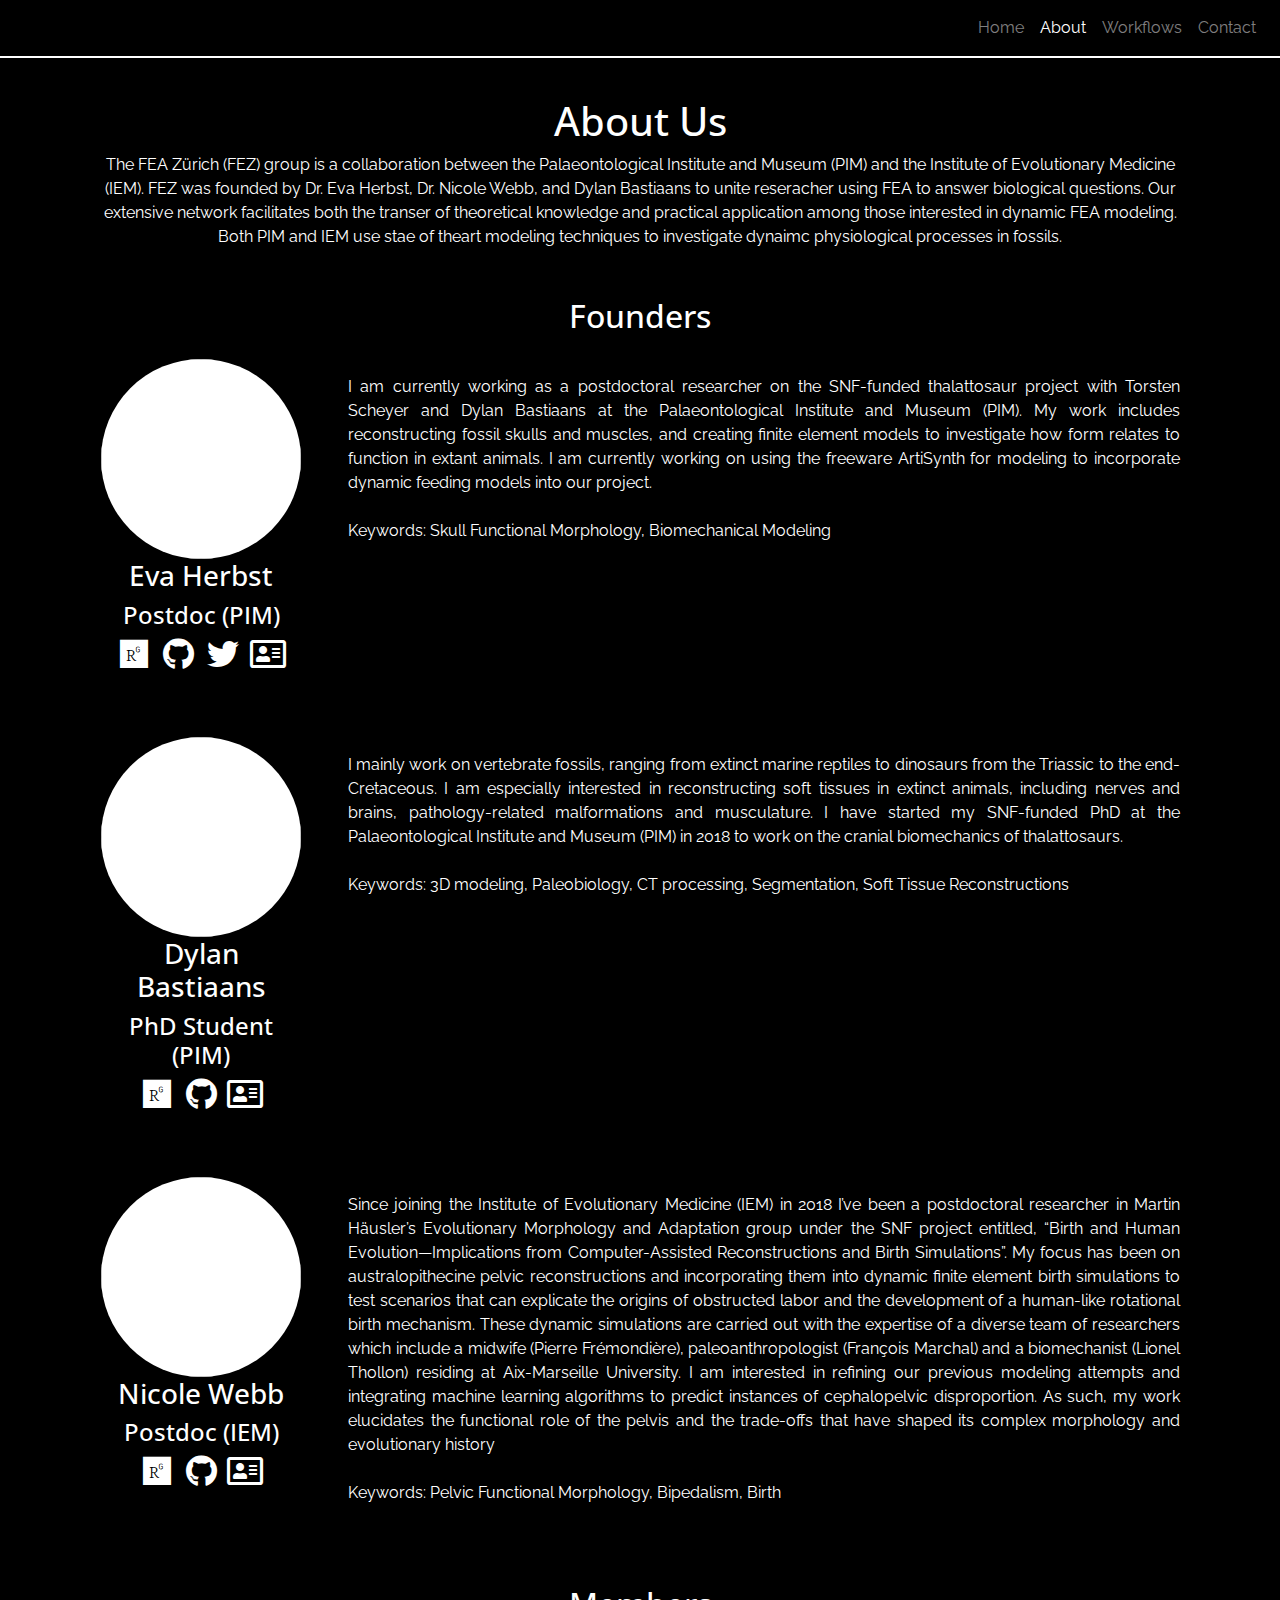
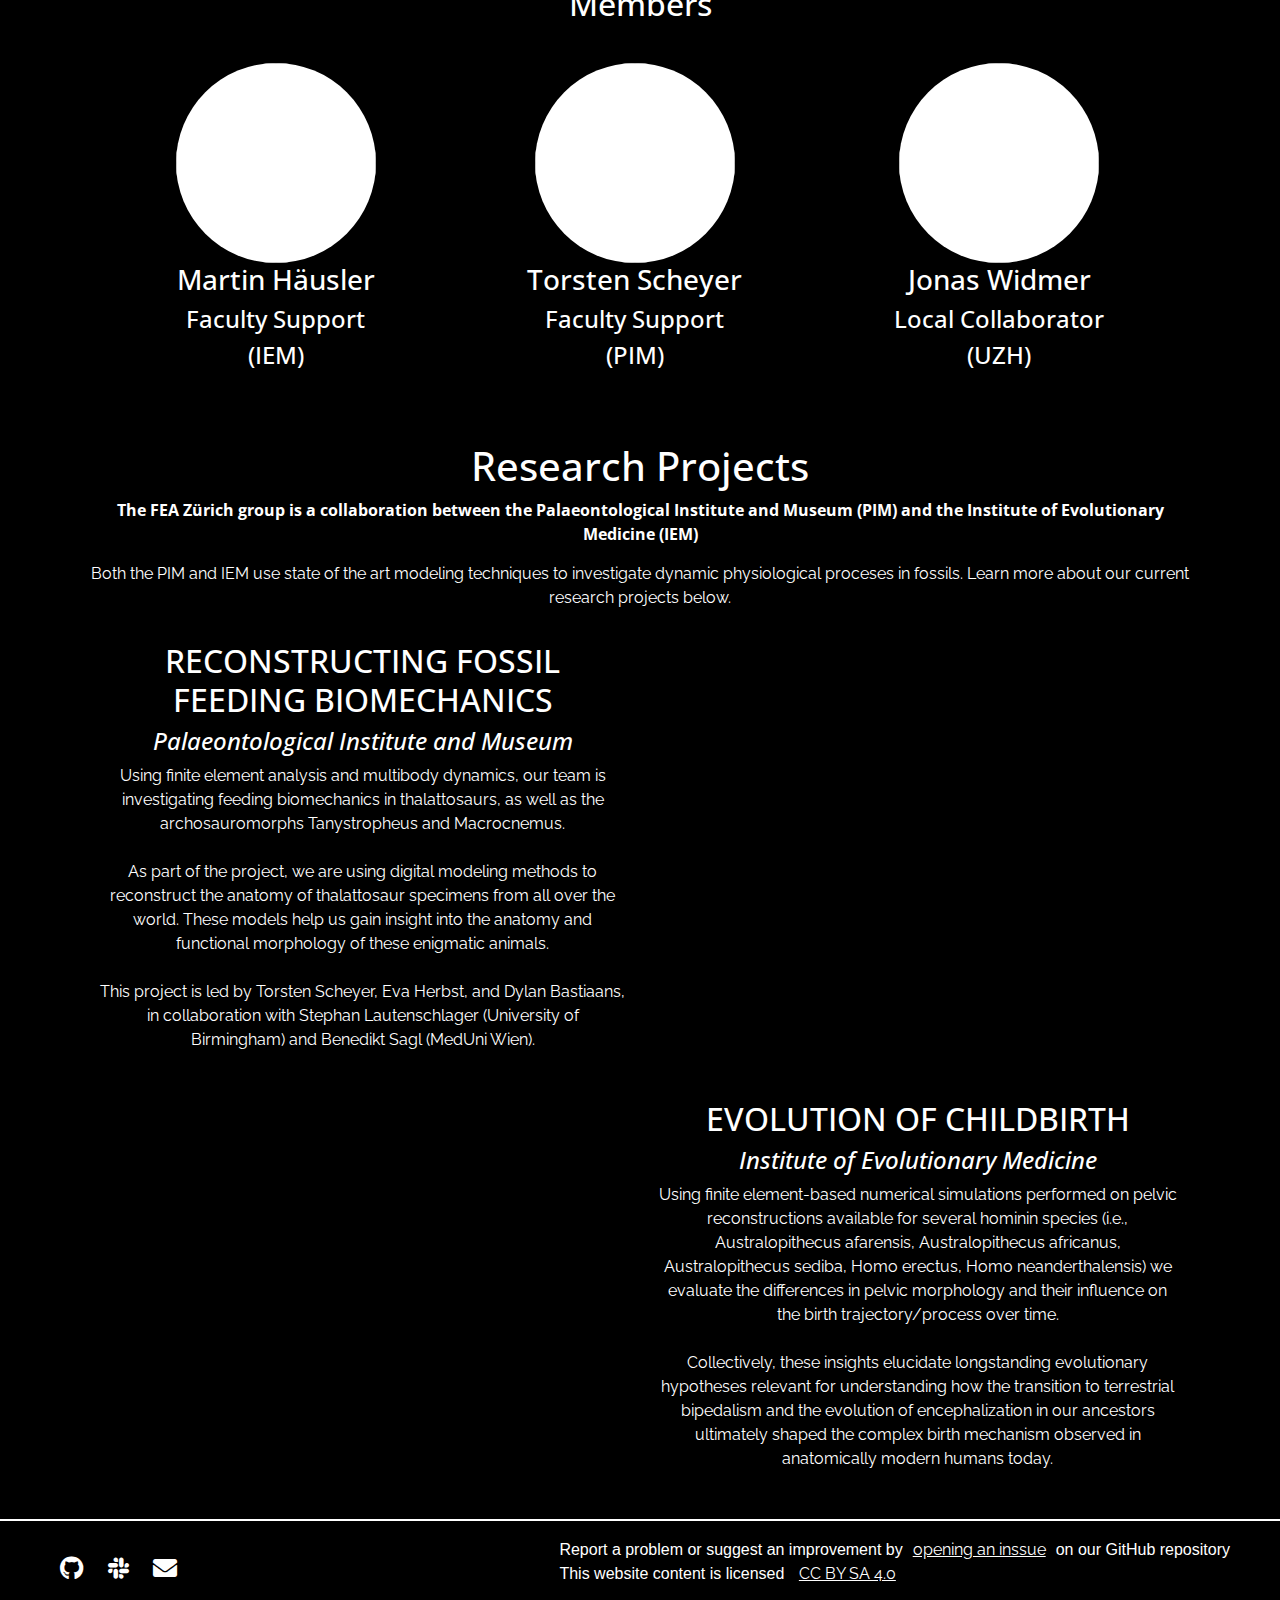
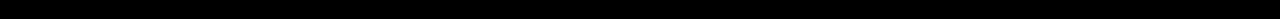
==== aboutus.html @ 93087fee "changed Torstens photo" ====
<!DOCTYPE html>
<html>
  <head>
  <meta charset="UTF-8">
  <title>FEZ About Us</title>
  <link rel="shortcut icon" href="assets/media/favicon.jpeg" type="image/x-icon">
  <meta name="description" content="A virtual hub to share finite element analysis workflows for biomechanics research">

  <meta name="viewport" content="width=device-width, initial-scale=1">
  <link rel="stylesheet" href="https://maxcdn.bootstrapcdn.com/bootstrap/4.0.0/css/bootstrap.min.css" integrity="sha384-Gn5384xqQ1aoWXA+058RXPxPg6fy4IWvTNh0E263XmFcJlSAwiGgFAW/dAiS6JXm" crossorigin="anonymous">
  <link rel="stylesheet" href="assets/css/style.css">
</head>

 <body>
<!-- Navigation Bar -->
  <nav class="navbar navbar-expand-lg navbar-dark fixed-top">
    <a class="navbar-brand" href="index.html"><img src="./assets/media/FEZLogoHeatMap-300dpi.png" alt="" height="36px"></a>

    <button class="navbar-toggler" type="button" data-toggle="collapse" data-target="#navbarNav" aria-controls="navbarNav" aria-expanded="false" aria-label="Toggle navigation">
    <span class="navbar-toggler-icon"></span>
    </button>

    <div class="collapse navbar-collapse justify-content-end" id="navbarNav">
      <ul class="navbar-nav">
        <li class="nav-item">
          <a class="nav-link" href="index.html">Home <span class="sr-only">(current)</span></a>
        </li>
        <li class="nav-item active">
          <a class="nav-link" href="aboutus.html">About</a>
        </li>
        <li class="nav-item">
          <a class="nav-link" href="workflows.html">Workflows</a>
        </li>
        <li class="nav-item">
          <a class="nav-link" href="mailto:fezurich@gmail.com?">Contact</a>
        </li>
      </ul>
    </div>
  </nav>

<!-- About Us text -->
  <div class="container mt-3 pt-3 pb-3">
    <h1>About Us</h1>
    <p>The FEA Zürich (FEZ) group is a collaboration between the Palaeontological Institute and Museum (PIM) and the Institute of Evolutionary Medicine (IEM). FEZ was founded by Dr. Eva Herbst, Dr. Nicole Webb, and Dylan Bastiaans to unite reseracher using FEA to answer biological questions. Our extensive network facilitates both the transer of theoretical knowledge and practical application among those interested in dynamic FEA modeling. Both PIM and IEM use stae of theart modeling techniques to investigate dynaimc physiological processes in fossils.</p>
  </div>

<!-- Founders section -->
  <div class="container pt-3 pb-3">
    <h2>Founders</h2>
    <!-- Founder #1 -->
    <div class="founder-bio-card align-items-start d-lg-flex pt-3 pb-3">
      <div class="d-flex align-items-center flex-column justify-content-around ml-3 mr-3">
        <img src="./assets/media/Eva_Herbst_edited.jpg" class="avatar" alt="">
        <h3>Eva Herbst</h3>
        <h4>Postdoc (PIM)</h4>
        <div class="links">
          <a href="https://www.researchgate.net/profile/Eva_Herbst3"><i class="fab fa-fw fa-researchgate fa-2x"></i></a>
          <a href="https://github.com/evaherbst"><i class="fab fa-fw fa-github fa-2x"></i></a>
          <a href="https://twitter.com/EvaCHerbst"><i class="fab fa-fw fa-twitter fa-2x"></i></a>
          <a href=" https://www.pim.uzh.ch/institut/mitarbeitende/index.php?show=1189"><i class="far fa-fw fa-address-card fa-2x"></i></a>
        </div>
      </div>
      <div class="container d-flex align-items-center text-lg-left pt-3 ml-lg-3">
        <p class="text-justify">I am currently working as a postdoctoral researcher on the SNF-funded thalattosaur project with Torsten Scheyer and Dylan Bastiaans at the Palaeontological Institute and Museum (PIM). My work includes reconstructing fossil skulls and muscles, and creating finite element models to investigate how form relates to function in extant animals. I am currently working on using the freeware ArtiSynth for modeling to incorporate dynamic feeding models into our project.
        <br> <br>
        Keywords: Skull Functional Morphology, Biomechanical Modeling
        </p>
      </div>
    </div>

    <!-- Founder #2 -->
     <div class="founder-bio-card align-items-start d-lg-flex pt-3 pb-3">
      <div class="d-flex align-items-center flex-column justify-content-around ml-3 mr-3">
        <img src="./assets/media/Dylan_edited_edited.png" class="avatar" alt="">
        <h3>Dylan Bastiaans</h3>
        <h4>PhD Student (PIM)</h4>
        <div class="links">
          <a href="https://www.researchgate.net/profile/Dylan_Bastiaans"><i class="fab fa-fw fa-researchgate fa-2x"></i></a>
          <a href="https://github.com/Dylan-Bastiaans"><i class="fab fa-fw fa-github fa-2x"></i></a>
          <a href="https://www.pim.uzh.ch/institut/mitarbeitende/index.php?show=1153"><i class="far fa-fw fa-address-card fa-2x"></i></a>
        </div>
      </div>
      <div class="container d-flex align-items-center text-lg-left pt-3 ml-lg-3">
        <p class="text-justify">I mainly work on vertebrate fossils, ranging from extinct marine reptiles to dinosaurs from the Triassic to the end-Cretaceous. I am especially interested in reconstructing soft tissues in extinct animals, including nerves and brains, pathology-related malformations and musculature. I have started my SNF-funded PhD at the Palaeontological Institute and Museum (PIM) in 2018 to work on the cranial biomechanics of thalattosaurs.
        <br> <br>
        Keywords: 3D modeling, Paleobiology, CT processing, Segmentation, Soft Tissue Reconstructions
        </p>
      </div>
    </div>
    <!-- Founder #3 -->
    <div class="founder-bio-card align-items-start d-lg-flex pt-3 pb-3">
      <div class="d-flex align-items-center flex-column justify-content-around ml-3 mr-3">
        <img src="./assets/media/Nicole.jpg" class="avatar" alt="">
        <h3>Nicole Webb</h3>
        <h4>Postdoc (IEM)</h4>
        <div class="links">
          <a href="https://www.researchgate.net/profile/Nicole_Webb15"><i class="fab fa-fw fa-researchgate fa-2x"></i></a>
          <a href="https://github.com/NicoleWebb"><i class="fab fa-fw fa-github fa-2x"></i></a>
          <a href="https://sites.google.com/site/coleywebb"><i class="far fa-fw fa-address-card fa-2x"></i></a>
        </div>
      </div>
      <div class="container d-flex align-items-center text-lg-left pt-3 ml-lg-3">
        <p class="text-justify">Since joining the Institute of Evolutionary Medicine (IEM) in 2018 I’ve been a postdoctoral researcher in Martin Häusler’s Evolutionary Morphology and Adaptation group under the SNF project entitled, “Birth and Human Evolution—Implications from Computer-Assisted Reconstructions and Birth Simulations”. My focus has been on australopithecine pelvic reconstructions and incorporating them into dynamic finite element birth simulations to test scenarios that can explicate the origins of obstructed labor and the development of a human-like rotational birth mechanism. These dynamic simulations are carried out with the expertise of a diverse team of researchers which include a midwife (Pierre Frémondière), paleoanthropologist (François Marchal) and a biomechanist (Lionel Thollon) residing at Aix-Marseille University. I am interested in refining our previous modeling attempts and integrating machine learning algorithms to predict instances of cephalopelvic disproportion. As such, my work elucidates the functional role of the pelvis and the trade-offs that have shaped its complex morphology and evolutionary history
        <br> <br>
        Keywords: Pelvic Functional Morphology, Bipedalism, Birth
        </p>
      </div>
    </div>
  </div>

<!-- Members section -->
  <div class="container">
    <h2>Members</h2>
    <div class="container d-flex flex-row flex-wrap justify-content-around">
      <!-- Member #1 -->
      <div class="member-card d-flex align-items-center flex-column justify-content-around ml-3 mr-3">
        <img src="./assets/media/Martin.jpg" class="avatar" alt="">
        <h3>Martin Häusler</h3>
        <h4>Faculty Support</h4>
        <h4>(IEM)</h4>
      </div>
      <!-- Member #2 -->
      <div class="member-card d-flex align-items-center flex-column justify-content-around ml-3 mr-3">
        <img src="./assets/media/Torsten_11_Aug2020.png" class="avatar" alt="">
        <h3>Torsten Scheyer</h3>
        <h4>Faculty Support</h4>
        <h4>(PIM)</h4>
      </div>
      <!-- Member #3 -->
      <div class="member-card d-flex align-items-center flex-column justify-content-around ml-3 mr-3">
        <img src="./assets/media/Jonasphoto.jpg" class="avatar" alt="">
        <h3>Jonas Widmer</h3>
        <h4>Local Collaborator</h4>
        <h4>(UZH)</h4>
      </div>

    </div>
  </div>

<!-- Research Projects -->
  <div class="container mt-3 pt-3 pb-3">
    <h1>Research Projects</h1>
    <p style="font-family:Open Sans; font-weight:bold;">The FEA Zürich group is a collaboration between the Palaeontological Institute and Museum (PIM) and the Institute of Evolutionary Medicine (IEM)</p>
    <p>Both the PIM and IEM use state of the art modeling techniques to investigate dynamic physiological proceses in fossils. Learn more about our current research projects below.</p>

    <!-- Research Project Card with picture on RIGHT -->
    <div class="d-lg-flex pt-3 pb-3">
      <div class="container d-flex align-items-center flex-column justify-content-around">
        <h2>RECONSTRUCTING FOSSIL FEEDING BIOMECHANICS</h2>
        <h4><em>Palaeontological Institute and Museum</em></h4>
        <p>Using finite element analysis and multibody dynamics, our team is investigating feeding biomechanics in thalattosaurs, as well as the archosauromorphs Tanystropheus and Macrocnemus.​<br>
​        <br>
        As part of the project, we are using digital modeling methods to reconstruct the anatomy of thalattosaur specimens from all over the world. These models help us gain insight into the anatomy and functional morphology of these enigmatic animals. <br>
​        <br>
        This project is led by Torsten Scheyer, Eva Herbst, and Dylan Bastiaans, in collaboration with Stephan Lautenschlager (University of Birmingham) and Benedikt Sagl (MedUni Wien).
        </p>
      </div>
      <div class="container">
        <img src="./assets/media/fossil_skull_fea_horizontal_PIM_section.png" alt="" id="logo" width="100%">
      </div>
    </div>

    <!-- Research Project Card with picture on LEFT -->
    <div class="d-lg-flex flex-lg-row-reverse pt-3 pb-3">
      <div class="container d-flex align-items-center flex-column justify-content-around">
        <h2>EVOLUTION OF CHILDBIRTH</h2>
        <h4><em>Institute of Evolutionary Medicine</em></h4>
        <p>Using finite element-based numerical simulations performed on pelvic reconstructions available for
            several hominin species (i.e., Australopithecus afarensis, Australopithecus africanus, Australopithecus sediba,
            Homo erectus, Homo neanderthalensis) we evaluate the differences in pelvic morphology and their influence on the birth trajectory/process over time. <br>
            ​<br>
            Collectively, these insights elucidate longstanding evolutionary hypotheses relevant for understanding how the transition to terrestrial bipedalism and the evolution of encephalization in our ancestors ultimately shaped the complex birth mechanism observed in anatomically modern humans today.
        </p>
      </div>
      <div class="container">
        <img src="./assets/media/childbirth_IIEM_section.png" alt="" id="logo" width="100%">
      </div>
    </div>

  </div>


<!-- Footer -->
<div class="footer">
  <div class="footer-links">
    <a href="https://github.com/FEZ-Finite-Element-Zurich"><i class="fab fa-github"></i></a>
    <a href="https://finiteelementzurich.slack.com/join/shared_invite/zt-lx6ns6fb-_YBEaCm_tuOz_UfZzNRiwg#/"><i class="fab fa-fw fa-slack"></i></a>
    <a href="mailto:fezurich@gmail.com?"><i class="fas fa-envelope"></i></a>
  </div>
  <div class="footer-links">
    <ul style="list-style-type:none;text-align:left;">
      <li>Report a problem or suggest an improvement by<u><a href="https://github.com/FEZ-Finite-Element-Zurich/fez-finite-element-zurich.github.io/issues">opening an inssue</a></u>on our GitHub repository</li>
      <li>This website content is licensed <u><a href="https://creativecommons.org/licenses/by-sa/4.0/">CC BY SA 4.0</a></u></li>
    </ul>
  </div>
  </div>
</div>

  <!-- JS scripts needed for Bootstrap -->
  <script src="https://code.jquery.com/jquery-3.2.1.slim.min.js" integrity="sha384-KJ3o2DKtIkvYIK3UENzmM7KCkRr/rE9/Qpg6aAZGJwFDMVNA/GpGFF93hXpG5KkN" crossorigin="anonymous"></script>
  <script src="https://cdnjs.cloudflare.com/ajax/libs/popper.js/1.12.9/umd/popper.min.js" integrity="sha384-ApNbgh9B+Y1QKtv3Rn7W3mgPxhU9K/ScQsAP7hUibX39j7fakFPskvXusvfa0b4Q" crossorigin="anonymous"></script>
  <script src="https://maxcdn.bootstrapcdn.com/bootstrap/4.0.0/js/bootstrap.min.js" integrity="sha384-JZR6Spejh4U02d8jOt6vLEHfe/JQGiRRSQQxSfFWpi1MquVdAyjUar5+76PVCmYl" crossorigin="anonymous"></script>
  </body>
</html>
---- assets/css/style.css ----
/* Fonts */
@import url('https://fonts.googleapis.com/css2?family=Open+Sans:wght@700&family=Raleway&display=swap');

/*Font Awesome Icons*/
@import url('https://use.fontawesome.com/releases/v5.6.3/css/all.css');


@import 'footer.css';

/* Utilities */
body{
  background-color: black;
  text-align: center;
  padding-top: 65px;
}

h1, h2, h3, h4, h5{
  font-family: Open Sans;
  color: white;
}

p{
  font-family: Raleway;
  color: white;
}

img:hover, a:hover{
  text-decoration: none;
  background-color: black;
}

i:hover, a:hover{
  color: #2F80A9;
  text-decoration: none;
  background-color: black;
}

nav{
  font-family: Raleway;
}

footer{
  border-top: 2px solid white;
}

footer, a{
  font-family: Raleway;
  color: white;
}

.avatar{
  vertical-align: middle;
  width: 200px;
  height: 200px;
  border-radius: 50%;
  object-fit: scale-down;
  background-color: white;
}

.avatar:hover{
  background-color: white;
}

.navbar{
  border-bottom: 2px solid white;
  background-color: black;
}

.card, a:hover{
  background-color: #2F80A9;
  text-decoration: none;
}

.card{
  height: 350px;
  border-radius: 3px;
  justify-content: center;
  text-align: center;
  border: 1px solid rgb(255,255,255);
  position: relative;
  background-color: black;
}

.member-card{
  margin: 32px;
}

.highlight-box{
  border: 1px solid rgb(255,255,255);
}

.btn-primary{
  background-color: #2F80A9;
}

.btn-outline-primary{
  color: white;
  border-color: white;
}

.btn-outline-primary:hover{
  background-color: #2F80A9;
  border-color: white;
}

.founder-bio-card{
  margin-bottom: 32px;
}

#logo{
  padding: 20px 20px 20px 20px;
}

#middle-image-video{
  border: none;
}

#workflow{
  margin: 20px;
  height: 400px !important;
}

#workflow-description{
  background-color: rgb(100,100,100);
  height: 165px;
  overflow-y: auto;
  text-overflow: ellipsis;
}

::-webkit-scrollbar {
  -webkit-appearance: none;
  width: 7px;
}

::-webkit-scrollbar-thumb {
  border-radius: 4px;
  background-color: rgb(220, 220, 220, 1);
  -webkit-box-shadow: 0 0 1px rgb(0, 0, 0, 0.5);
}
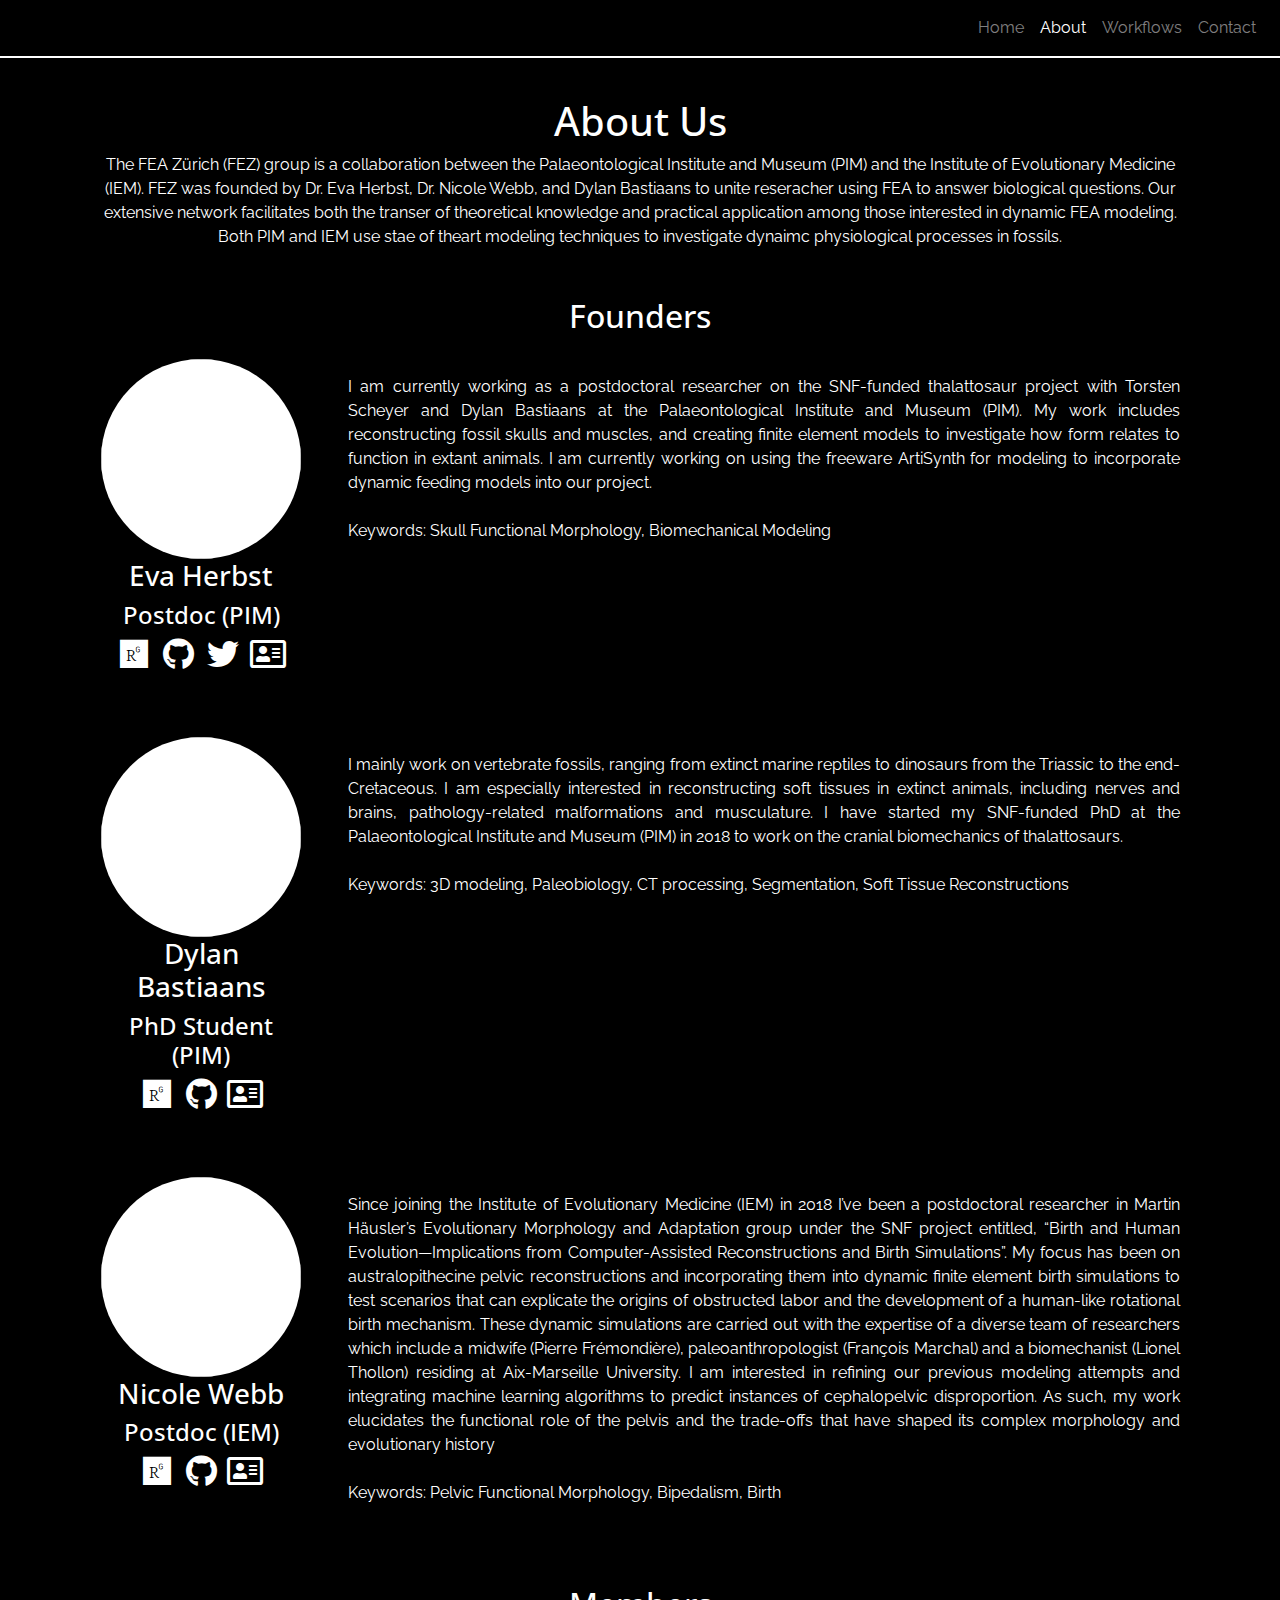
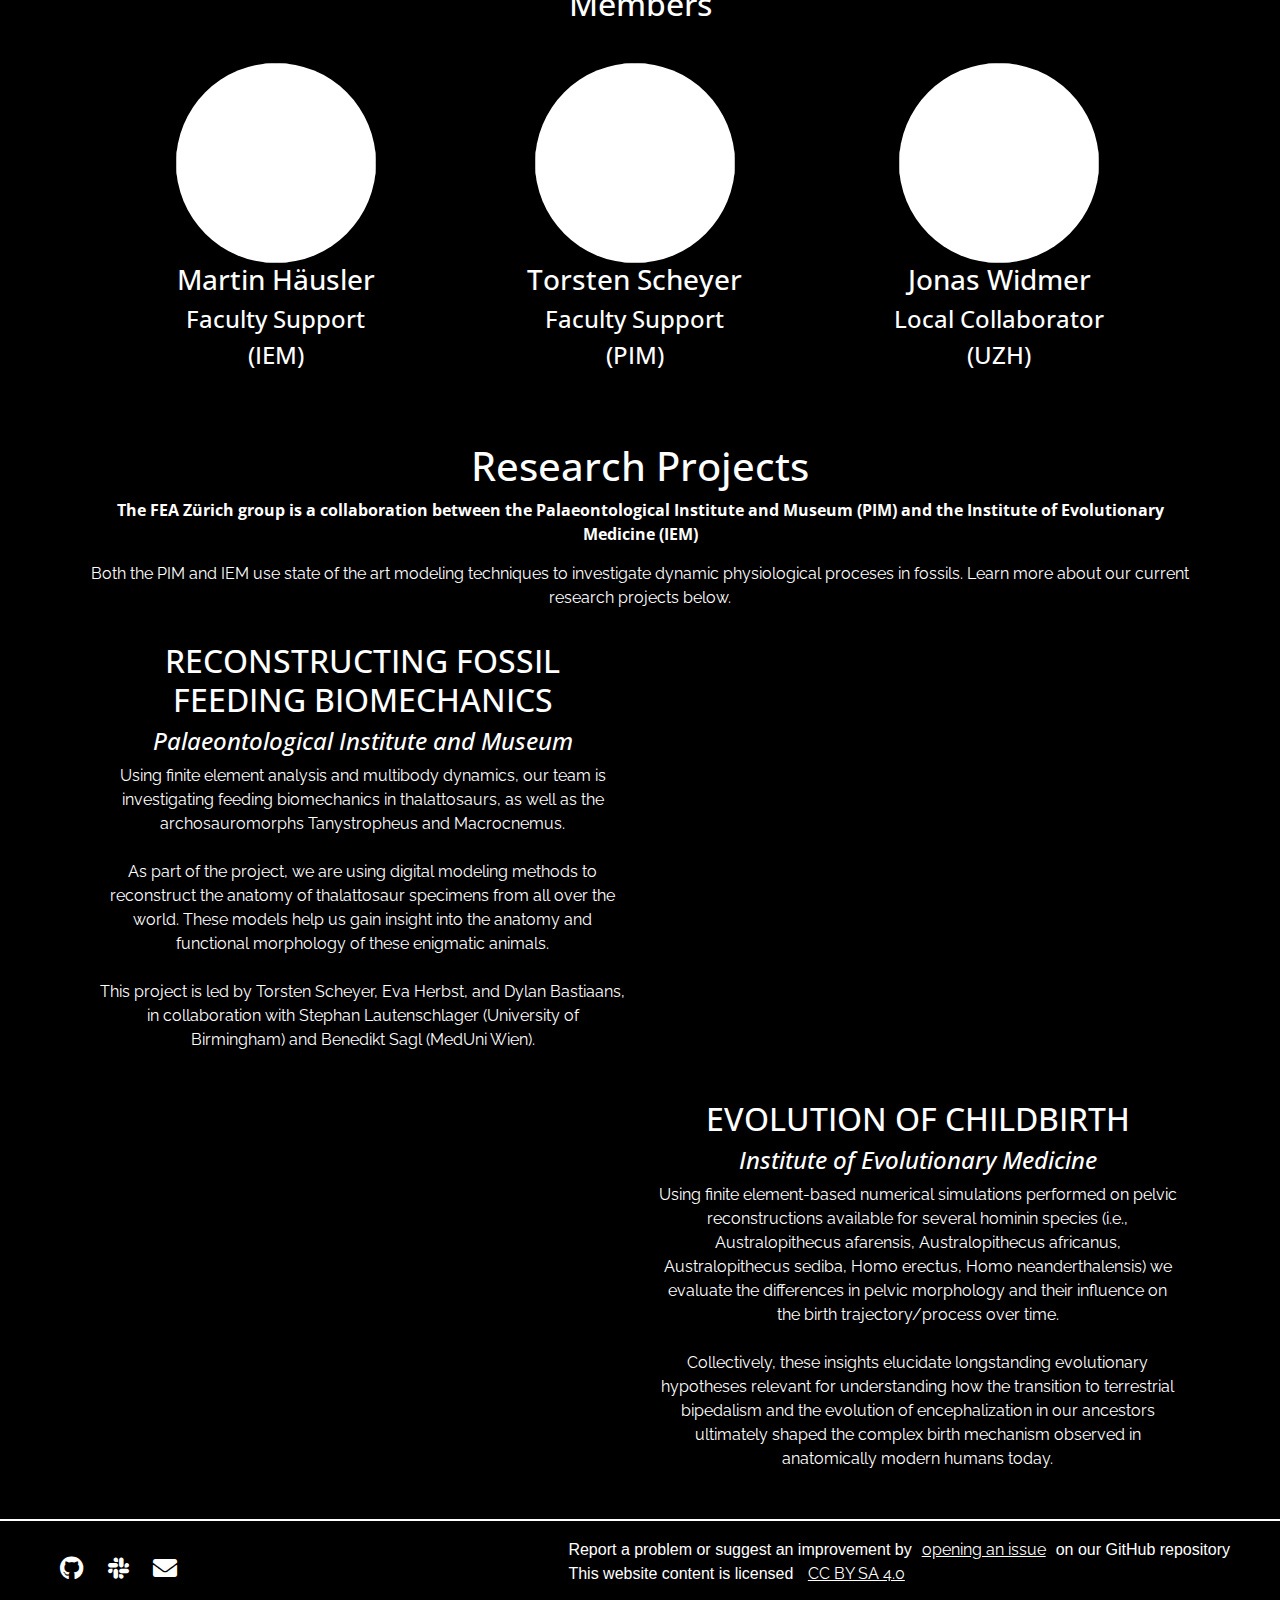
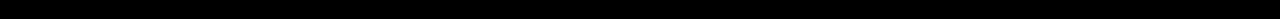
==== commit 3f009a61: "fixed small screen responsiveness and typo in footer" ====
--- a/aboutus.html
+++ b/aboutus.html
@@ -121,14 +121,14 @@
       </div>
       <!-- Member #2 -->
       <div class="member-card d-flex align-items-center flex-column justify-content-around ml-3 mr-3">
-        <img src="./assets/media/Torsten_11_Aug2020.png" class="avatar" alt="">
+        <img src="./assets/media/TorstenFinal.jpg" class="avatar" alt="">
         <h3>Torsten Scheyer</h3>
         <h4>Faculty Support</h4>
         <h4>(PIM)</h4>
       </div>
       <!-- Member #3 -->
       <div class="member-card d-flex align-items-center flex-column justify-content-around ml-3 mr-3">
-        <img src="./assets/media/Jonasphoto.jpg" class="avatar" alt="">
+        <img src="./assets/media/Jonas.jpg" class="avatar" alt="">
         <h3>Jonas Widmer</h3>
         <h4>Local Collaborator</h4>
         <h4>(UZH)</h4>
@@ -189,7 +189,7 @@
   </div>
   <div class="footer-links">
     <ul style="list-style-type:none;text-align:left;">
-      <li>Report a problem or suggest an improvement by<u><a href="https://github.com/FEZ-Finite-Element-Zurich/fez-finite-element-zurich.github.io/issues">opening an inssue</a></u>on our GitHub repository</li>
+      <li>Report a problem or suggest an improvement by<u><a href="https://github.com/FEZ-Finite-Element-Zurich/fez-finite-element-zurich.github.io/issues">opening an issue</a></u>on our GitHub repository</li>
       <li>This website content is licensed <u><a href="https://creativecommons.org/licenses/by-sa/4.0/">CC BY SA 4.0</a></u></li>
     </ul>
   </div>
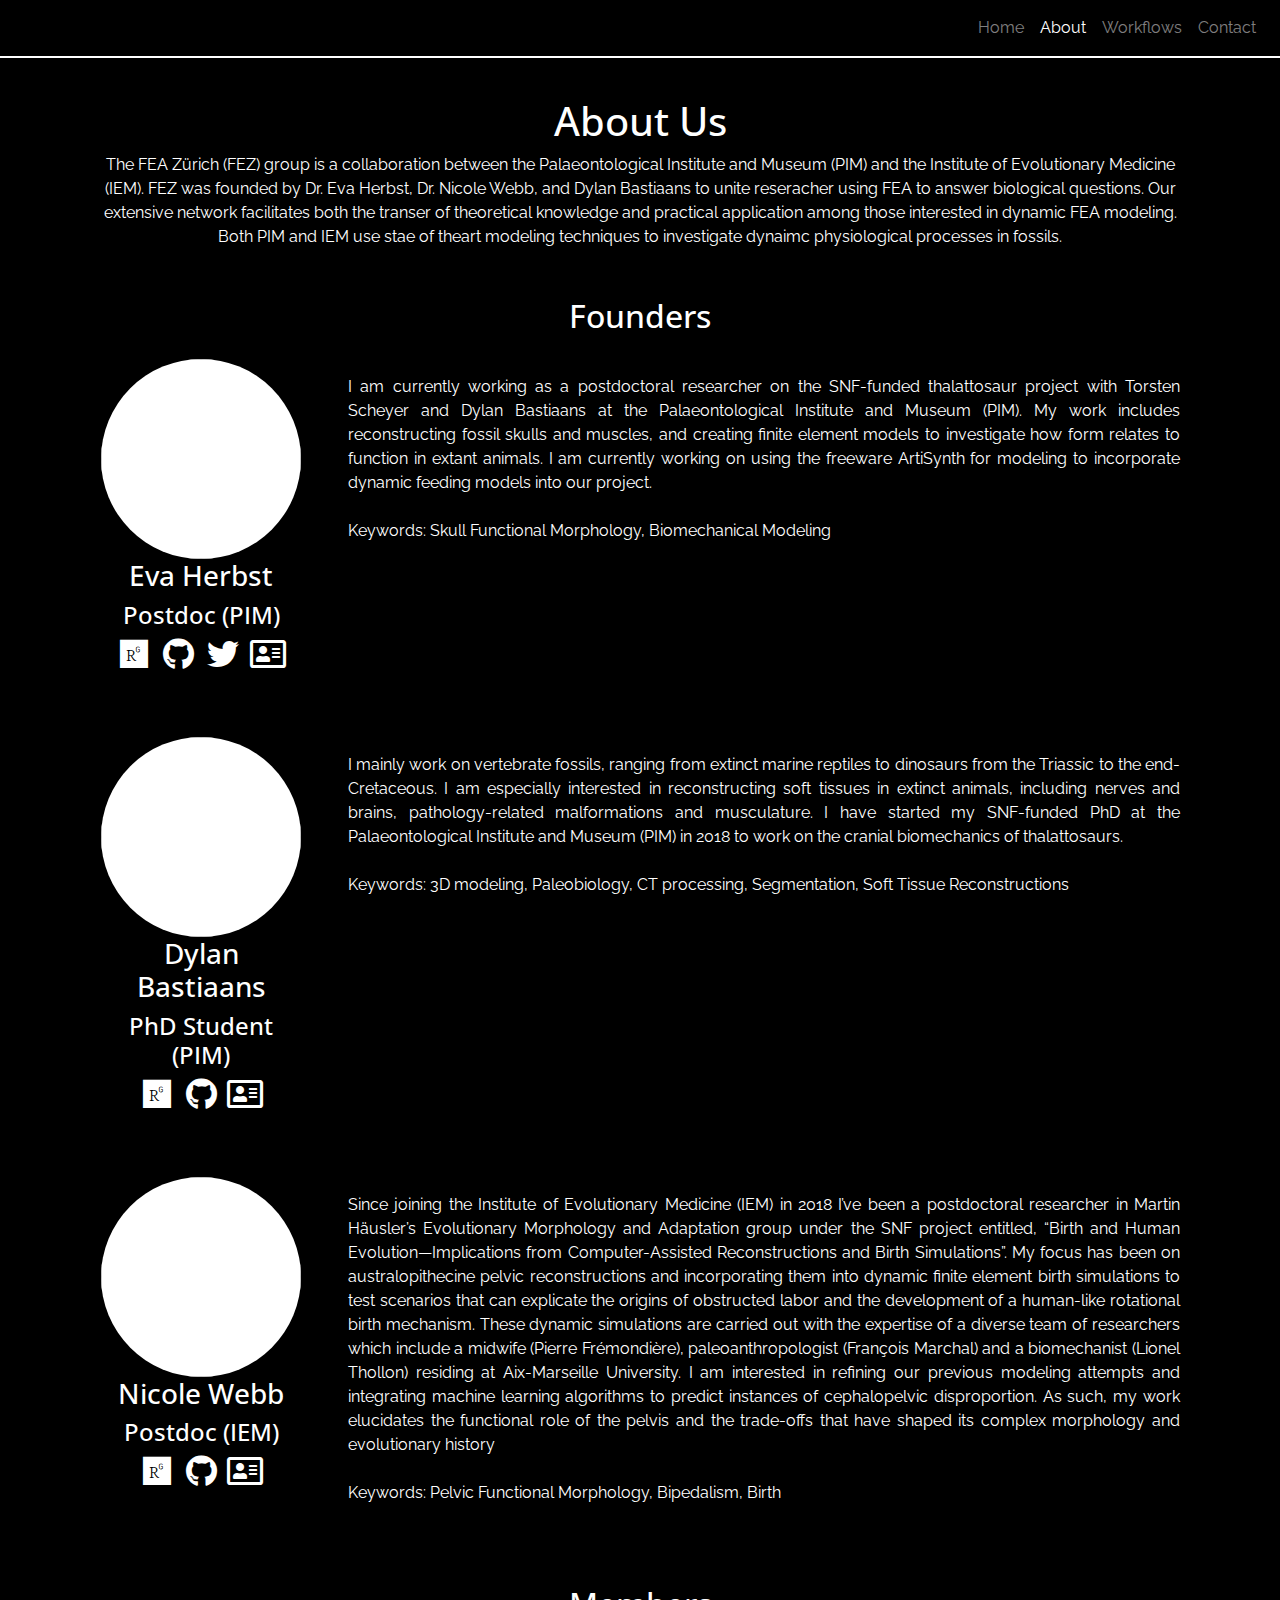
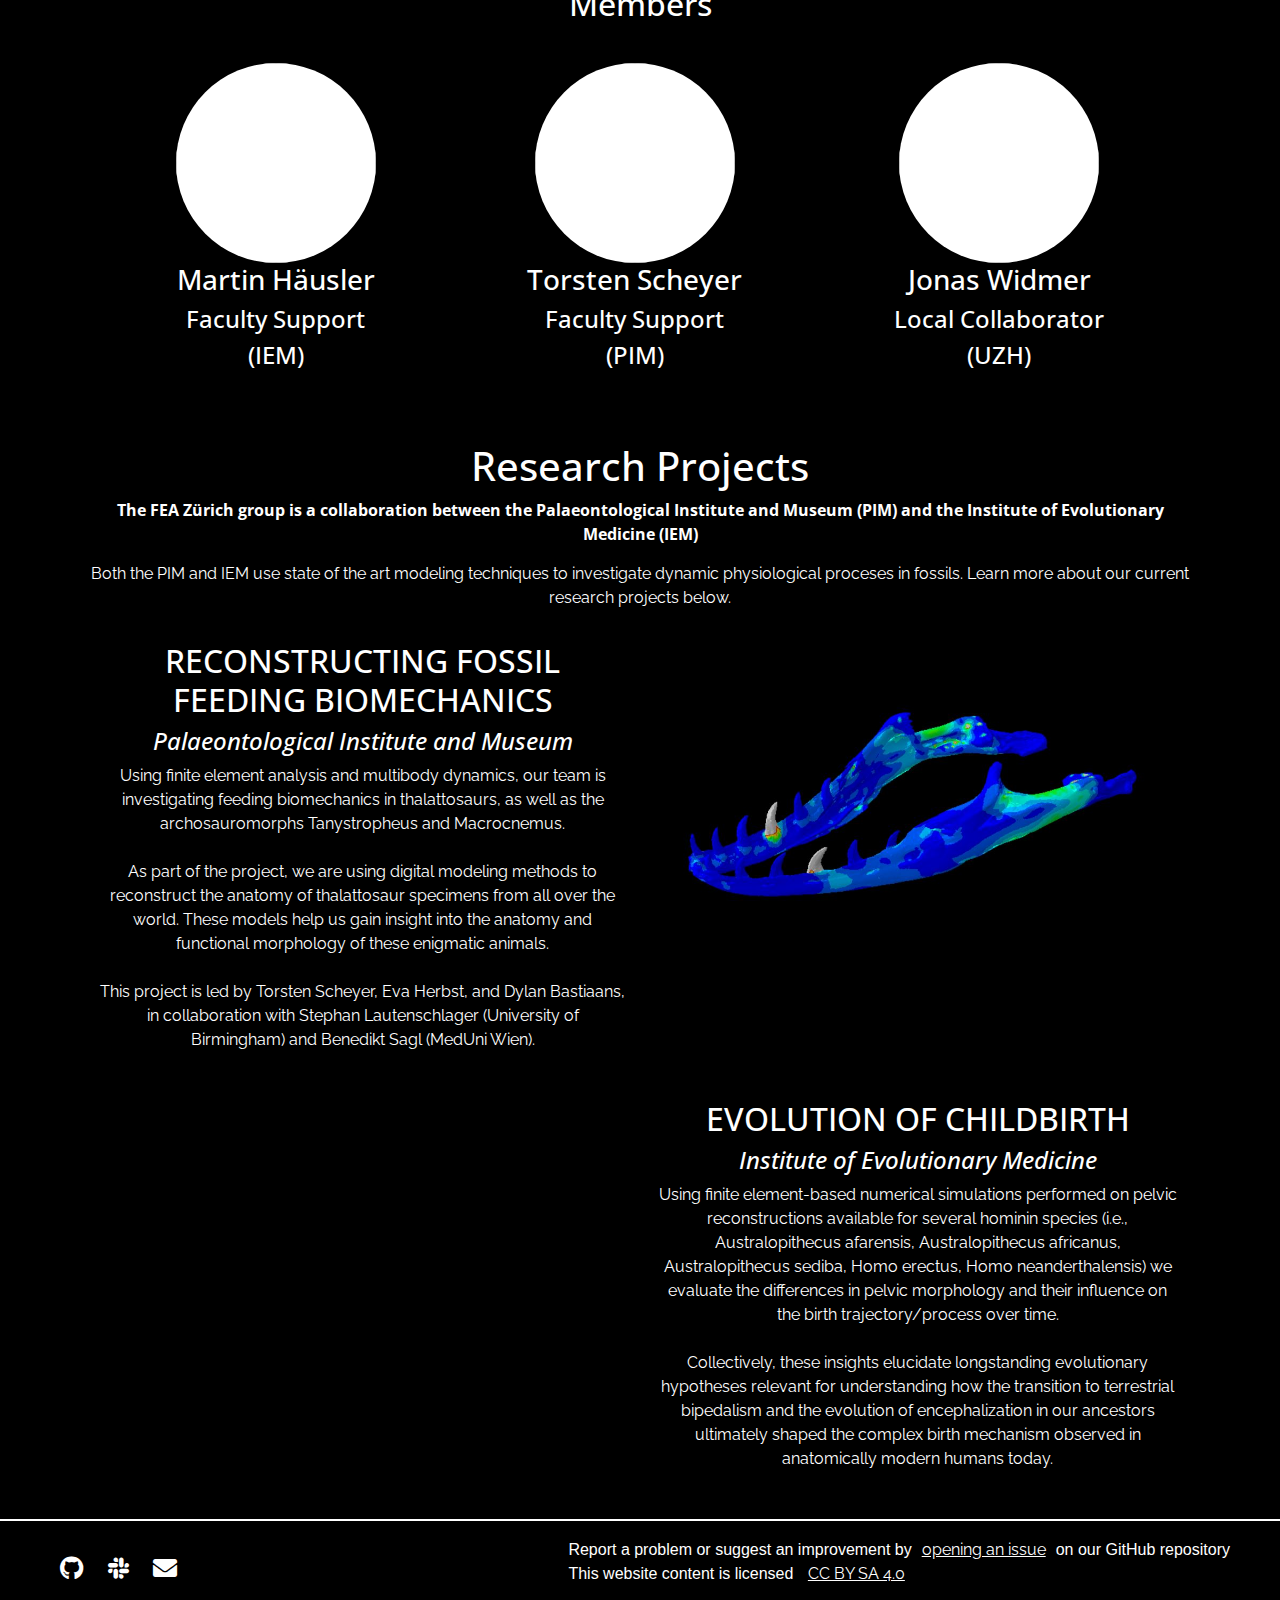
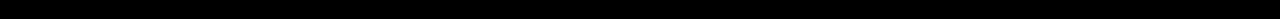
==== commit a6b42740: "Update aboutus.html" ====
--- a/aboutus.html
+++ b/aboutus.html
@@ -1,204 +1,216 @@
 <!DOCTYPE html>
 <html>
   <head>
-  <meta charset="UTF-8">
-  <title>FEZ About Us</title>
-  <link rel="shortcut icon" href="assets/media/favicon.jpeg" type="image/x-icon">
-  <meta name="description" content="A virtual hub to share finite element analysis workflows for biomechanics research">
-
-  <meta name="viewport" content="width=device-width, initial-scale=1">
-  <link rel="stylesheet" href="https://maxcdn.bootstrapcdn.com/bootstrap/4.0.0/css/bootstrap.min.css" integrity="sha384-Gn5384xqQ1aoWXA+058RXPxPg6fy4IWvTNh0E263XmFcJlSAwiGgFAW/dAiS6JXm" crossorigin="anonymous">
-  <link rel="stylesheet" href="assets/css/style.css">
-</head>
-
- <body>
-<!-- Navigation Bar -->
-  <nav class="navbar navbar-expand-lg navbar-dark fixed-top">
-    <a class="navbar-brand" href="index.html"><img src="./assets/media/FEZLogoHeatMap-300dpi.png" alt="" height="36px"></a>
-
-    <button class="navbar-toggler" type="button" data-toggle="collapse" data-target="#navbarNav" aria-controls="navbarNav" aria-expanded="false" aria-label="Toggle navigation">
-    <span class="navbar-toggler-icon"></span>
-    </button>
-
-    <div class="collapse navbar-collapse justify-content-end" id="navbarNav">
-      <ul class="navbar-nav">
-        <li class="nav-item">
-          <a class="nav-link" href="index.html">Home <span class="sr-only">(current)</span></a>
-        </li>
-        <li class="nav-item active">
-          <a class="nav-link" href="aboutus.html">About</a>
-        </li>
-        <li class="nav-item">
-          <a class="nav-link" href="workflows.html">Workflows</a>
-        </li>
-        <li class="nav-item">
-          <a class="nav-link" href="mailto:fezurich@gmail.com?">Contact</a>
-        </li>
-      </ul>
-    </div>
-  </nav>
-
-<!-- About Us text -->
-  <div class="container mt-3 pt-3 pb-3">
-    <h1>About Us</h1>
-    <p>The FEA Zürich (FEZ) group is a collaboration between the Palaeontological Institute and Museum (PIM) and the Institute of Evolutionary Medicine (IEM). FEZ was founded by Dr. Eva Herbst, Dr. Nicole Webb, and Dylan Bastiaans to unite reseracher using FEA to answer biological questions. Our extensive network facilitates both the transer of theoretical knowledge and practical application among those interested in dynamic FEA modeling. Both PIM and IEM use stae of theart modeling techniques to investigate dynaimc physiological processes in fossils.</p>
-  </div>
-
-<!-- Founders section -->
-  <div class="container pt-3 pb-3">
-    <h2>Founders</h2>
-    <!-- Founder #1 -->
-    <div class="founder-bio-card align-items-start d-lg-flex pt-3 pb-3">
-      <div class="d-flex align-items-center flex-column justify-content-around ml-3 mr-3">
-        <img src="./assets/media/Eva_Herbst_edited.jpg" class="avatar" alt="">
-        <h3>Eva Herbst</h3>
-        <h4>Postdoc (PIM)</h4>
-        <div class="links">
-          <a href="https://www.researchgate.net/profile/Eva_Herbst3"><i class="fab fa-fw fa-researchgate fa-2x"></i></a>
-          <a href="https://github.com/evaherbst"><i class="fab fa-fw fa-github fa-2x"></i></a>
-          <a href="https://twitter.com/EvaCHerbst"><i class="fab fa-fw fa-twitter fa-2x"></i></a>
-          <a href=" https://www.pim.uzh.ch/institut/mitarbeitende/index.php?show=1189"><i class="far fa-fw fa-address-card fa-2x"></i></a>
-        </div>
-      </div>
-      <div class="container d-flex align-items-center text-lg-left pt-3 ml-lg-3">
-        <p class="text-justify">I am currently working as a postdoctoral researcher on the SNF-funded thalattosaur project with Torsten Scheyer and Dylan Bastiaans at the Palaeontological Institute and Museum (PIM). My work includes reconstructing fossil skulls and muscles, and creating finite element models to investigate how form relates to function in extant animals. I am currently working on using the freeware ArtiSynth for modeling to incorporate dynamic feeding models into our project.
-        <br> <br>
-        Keywords: Skull Functional Morphology, Biomechanical Modeling
-        </p>
-      </div>
-    </div>
-
-    <!-- Founder #2 -->
-     <div class="founder-bio-card align-items-start d-lg-flex pt-3 pb-3">
-      <div class="d-flex align-items-center flex-column justify-content-around ml-3 mr-3">
-        <img src="./assets/media/Dylan_edited_edited.png" class="avatar" alt="">
-        <h3>Dylan Bastiaans</h3>
-        <h4>PhD Student (PIM)</h4>
-        <div class="links">
-          <a href="https://www.researchgate.net/profile/Dylan_Bastiaans"><i class="fab fa-fw fa-researchgate fa-2x"></i></a>
-          <a href="https://github.com/Dylan-Bastiaans"><i class="fab fa-fw fa-github fa-2x"></i></a>
-          <a href="https://www.pim.uzh.ch/institut/mitarbeitende/index.php?show=1153"><i class="far fa-fw fa-address-card fa-2x"></i></a>
-        </div>
-      </div>
-      <div class="container d-flex align-items-center text-lg-left pt-3 ml-lg-3">
-        <p class="text-justify">I mainly work on vertebrate fossils, ranging from extinct marine reptiles to dinosaurs from the Triassic to the end-Cretaceous. I am especially interested in reconstructing soft tissues in extinct animals, including nerves and brains, pathology-related malformations and musculature. I have started my SNF-funded PhD at the Palaeontological Institute and Museum (PIM) in 2018 to work on the cranial biomechanics of thalattosaurs.
-        <br> <br>
-        Keywords: 3D modeling, Paleobiology, CT processing, Segmentation, Soft Tissue Reconstructions
-        </p>
-      </div>
-    </div>
-    <!-- Founder #3 -->
-    <div class="founder-bio-card align-items-start d-lg-flex pt-3 pb-3">
-      <div class="d-flex align-items-center flex-column justify-content-around ml-3 mr-3">
-        <img src="./assets/media/Nicole.jpg" class="avatar" alt="">
-        <h3>Nicole Webb</h3>
-        <h4>Postdoc (IEM)</h4>
-        <div class="links">
-          <a href="https://www.researchgate.net/profile/Nicole_Webb15"><i class="fab fa-fw fa-researchgate fa-2x"></i></a>
-          <a href="https://github.com/NicoleWebb"><i class="fab fa-fw fa-github fa-2x"></i></a>
-          <a href="https://sites.google.com/site/coleywebb"><i class="far fa-fw fa-address-card fa-2x"></i></a>
-        </div>
-      </div>
-      <div class="container d-flex align-items-center text-lg-left pt-3 ml-lg-3">
-        <p class="text-justify">Since joining the Institute of Evolutionary Medicine (IEM) in 2018 I’ve been a postdoctoral researcher in Martin Häusler’s Evolutionary Morphology and Adaptation group under the SNF project entitled, “Birth and Human Evolution—Implications from Computer-Assisted Reconstructions and Birth Simulations”. My focus has been on australopithecine pelvic reconstructions and incorporating them into dynamic finite element birth simulations to test scenarios that can explicate the origins of obstructed labor and the development of a human-like rotational birth mechanism. These dynamic simulations are carried out with the expertise of a diverse team of researchers which include a midwife (Pierre Frémondière), paleoanthropologist (François Marchal) and a biomechanist (Lionel Thollon) residing at Aix-Marseille University. I am interested in refining our previous modeling attempts and integrating machine learning algorithms to predict instances of cephalopelvic disproportion. As such, my work elucidates the functional role of the pelvis and the trade-offs that have shaped its complex morphology and evolutionary history
-        <br> <br>
-        Keywords: Pelvic Functional Morphology, Bipedalism, Birth
-        </p>
-      </div>
-    </div>
-  </div>
-
-<!-- Members section -->
-  <div class="container">
-    <h2>Members</h2>
-    <div class="container d-flex flex-row flex-wrap justify-content-around">
-      <!-- Member #1 -->
-      <div class="member-card d-flex align-items-center flex-column justify-content-around ml-3 mr-3">
-        <img src="./assets/media/Martin.jpg" class="avatar" alt="">
-        <h3>Martin Häusler</h3>
-        <h4>Faculty Support</h4>
-        <h4>(IEM)</h4>
-      </div>
-      <!-- Member #2 -->
-      <div class="member-card d-flex align-items-center flex-column justify-content-around ml-3 mr-3">
-        <img src="./assets/media/TorstenFinal.jpg" class="avatar" alt="">
-        <h3>Torsten Scheyer</h3>
-        <h4>Faculty Support</h4>
-        <h4>(PIM)</h4>
-      </div>
-      <!-- Member #3 -->
-      <div class="member-card d-flex align-items-center flex-column justify-content-around ml-3 mr-3">
-        <img src="./assets/media/Jonas.jpg" class="avatar" alt="">
-        <h3>Jonas Widmer</h3>
-        <h4>Local Collaborator</h4>
-        <h4>(UZH)</h4>
-      </div>
-
-    </div>
-  </div>
-
-<!-- Research Projects -->
-  <div class="container mt-3 pt-3 pb-3">
-    <h1>Research Projects</h1>
-    <p style="font-family:Open Sans; font-weight:bold;">The FEA Zürich group is a collaboration between the Palaeontological Institute and Museum (PIM) and the Institute of Evolutionary Medicine (IEM)</p>
-    <p>Both the PIM and IEM use state of the art modeling techniques to investigate dynamic physiological proceses in fossils. Learn more about our current research projects below.</p>
-
-    <!-- Research Project Card with picture on RIGHT -->
-    <div class="d-lg-flex pt-3 pb-3">
-      <div class="container d-flex align-items-center flex-column justify-content-around">
-        <h2>RECONSTRUCTING FOSSIL FEEDING BIOMECHANICS</h2>
-        <h4><em>Palaeontological Institute and Museum</em></h4>
-        <p>Using finite element analysis and multibody dynamics, our team is investigating feeding biomechanics in thalattosaurs, as well as the archosauromorphs Tanystropheus and Macrocnemus.​<br>
-​        <br>
-        As part of the project, we are using digital modeling methods to reconstruct the anatomy of thalattosaur specimens from all over the world. These models help us gain insight into the anatomy and functional morphology of these enigmatic animals. <br>
-​        <br>
-        This project is led by Torsten Scheyer, Eva Herbst, and Dylan Bastiaans, in collaboration with Stephan Lautenschlager (University of Birmingham) and Benedikt Sagl (MedUni Wien).
-        </p>
-      </div>
-      <div class="container">
-        <img src="./assets/media/fossil_skull_fea_horizontal_PIM_section.png" alt="" id="logo" width="100%">
-      </div>
-    </div>
-
-    <!-- Research Project Card with picture on LEFT -->
-    <div class="d-lg-flex flex-lg-row-reverse pt-3 pb-3">
-      <div class="container d-flex align-items-center flex-column justify-content-around">
-        <h2>EVOLUTION OF CHILDBIRTH</h2>
-        <h4><em>Institute of Evolutionary Medicine</em></h4>
-        <p>Using finite element-based numerical simulations performed on pelvic reconstructions available for
+    <meta charset="UTF-8">
+    <title>FEZ About Us</title>
+    <link rel="shortcut icon" href="assets/media/favicon.jpeg" type="image/x-icon">
+    <meta name="description" content="A virtual hub to share finite element analysis workflows for biomechanics research">
+
+    <meta name="viewport" content="width=device-width, initial-scale=1">
+    <link rel="stylesheet" href="https://maxcdn.bootstrapcdn.com/bootstrap/4.0.0/css/bootstrap.min.css" integrity="sha384-Gn5384xqQ1aoWXA+058RXPxPg6fy4IWvTNh0E263XmFcJlSAwiGgFAW/dAiS6JXm" crossorigin="anonymous">
+    <link rel="stylesheet" href="assets/css/style.css">
+  </head>
+
+  <body>
+    <!-- START: Navigation Bar -->
+    <nav class="navbar navbar-expand-lg navbar-dark fixed-top">
+      <a class="navbar-brand" href="index.html"><img src="./assets/media/FEZLogoHeatMap-300dpi.png" alt="" height="36px"></a>
+
+      <button class="navbar-toggler" type="button" data-toggle="collapse" data-target="#navbarNav" aria-controls="navbarNav" aria-expanded="false" aria-label="Toggle navigation">
+      <span class="navbar-toggler-icon"></span>
+      </button>
+
+      <div class="collapse navbar-collapse justify-content-end" id="navbarNav">
+        <ul class="navbar-nav">
+          <li class="nav-item">
+            <a class="nav-link" href="index.html">Home <span class="sr-only">(current)</span></a>
+          </li>
+          <li class="nav-item active">
+            <a class="nav-link" href="aboutus.html">About</a>
+          </li>
+          <li class="nav-item">
+            <a class="nav-link" href="workflows.html">Workflows</a>
+          </li>
+          <li class="nav-item">
+            <a class="nav-link" href="mailto:fezurich@gmail.com?">Contact</a>
+          </li>
+        </ul>
+      </div>
+    </nav>
+    <!-- END: Navigation Bar -->
+
+    <!-- START: About Us Description -->
+    <div class="container mt-3 pt-3 pb-3">
+      <h1>About Us</h1>
+      <p>The FEA Zürich (FEZ) group is a collaboration between the Palaeontological Institute and Museum (PIM) and the Institute of Evolutionary Medicine (IEM). FEZ was founded by Dr. Eva Herbst, Dr. Nicole Webb, and Dylan Bastiaans to unite reseracher using FEA to answer biological questions. Our extensive network facilitates both the transer of theoretical knowledge and practical application among those interested in dynamic FEA modeling. Both PIM and IEM use stae of theart modeling techniques to investigate dynaimc physiological processes in fossils.</p>
+    </div>
+    <!-- END: About Us Description -->
+
+    <!-- START: Founders section -->
+    <div class="container pt-3 pb-3">
+      <h2>Founders</h2>
+      <!-- START: Founder #1 -->
+      <div class="founder-bio-card align-items-start d-lg-flex pt-3 pb-3">
+        <div class="d-flex align-items-center flex-column justify-content-around ml-3 mr-3">
+          <img src="./assets/media/Eva_Herbst_edited.jpg" class="avatar" alt="">
+          <h3>Eva Herbst</h3>
+          <h4>Postdoc (PIM)</h4>
+          <div class="links">
+            <a href="https://www.researchgate.net/profile/Eva_Herbst3"><i class="fab fa-fw fa-researchgate fa-2x"></i></a>
+            <a href="https://github.com/evaherbst"><i class="fab fa-fw fa-github fa-2x"></i></a>
+            <a href="https://twitter.com/EvaCHerbst"><i class="fab fa-fw fa-twitter fa-2x"></i></a>
+            <a href=" https://www.pim.uzh.ch/institut/mitarbeitende/index.php?show=1189"><i class="far fa-fw fa-address-card fa-2x"></i></a>
+          </div>
+        </div>
+        <div class="container d-flex align-items-center text-lg-left pt-3 ml-lg-3">
+          <p class="text-justify">I am currently working as a postdoctoral researcher on the SNF-funded thalattosaur project with Torsten Scheyer and Dylan Bastiaans at the Palaeontological Institute and Museum (PIM). My work includes reconstructing fossil skulls and muscles, and creating finite element models to investigate how form relates to function in extant animals. I am currently working on using the freeware ArtiSynth for modeling to incorporate dynamic feeding models into our project.
+          <br> <br>
+          Keywords: Skull Functional Morphology, Biomechanical Modeling
+          </p>
+        </div>
+      </div>
+      <!-- END: Founder #1 -->
+
+      <!-- START: Founder #2 -->
+      <div class="founder-bio-card align-items-start d-lg-flex pt-3 pb-3">
+        <div class="d-flex align-items-center flex-column justify-content-around ml-3 mr-3">
+          <img src="./assets/media/Dylan_edited_edited.png" class="avatar" alt="">
+          <h3>Dylan Bastiaans</h3>
+          <h4>PhD Student (PIM)</h4>
+          <div class="links">
+            <a href="https://www.researchgate.net/profile/Dylan_Bastiaans"><i class="fab fa-fw fa-researchgate fa-2x"></i></a>
+            <a href="https://github.com/Dylan-Bastiaans"><i class="fab fa-fw fa-github fa-2x"></i></a>
+            <a href="https://www.pim.uzh.ch/institut/mitarbeitende/index.php?show=1153"><i class="far fa-fw fa-address-card fa-2x"></i></a>
+          </div>
+        </div>
+        <div class="container d-flex align-items-center text-lg-left pt-3 ml-lg-3">
+          <p class="text-justify">I mainly work on vertebrate fossils, ranging from extinct marine reptiles to dinosaurs from the Triassic to the end-Cretaceous. I am especially interested in reconstructing soft tissues in extinct animals, including nerves and brains, pathology-related malformations and musculature. I have started my SNF-funded PhD at the Palaeontological Institute and Museum (PIM) in 2018 to work on the cranial biomechanics of thalattosaurs.
+          <br> <br>
+          Keywords: 3D modeling, Paleobiology, CT processing, Segmentation, Soft Tissue Reconstructions
+          </p>
+        </div>
+      </div>
+      <!-- END: Founder #2 -->
+
+      <!-- START: Founder #3 -->
+      <div class="founder-bio-card align-items-start d-lg-flex pt-3 pb-3">
+        <div class="d-flex align-items-center flex-column justify-content-around ml-3 mr-3">
+          <img src="./assets/media/Nicole.jpg" class="avatar" alt="">
+          <h3>Nicole Webb</h3>
+          <h4>Postdoc (IEM)</h4>
+          <div class="links">
+            <a href="https://www.researchgate.net/profile/Nicole_Webb15"><i class="fab fa-fw fa-researchgate fa-2x"></i></a>
+            <a href="https://github.com/NicoleWebb"><i class="fab fa-fw fa-github fa-2x"></i></a>
+            <a href="https://sites.google.com/site/coleywebb"><i class="far fa-fw fa-address-card fa-2x"></i></a>
+          </div>
+        </div>
+        <div class="container d-flex align-items-center text-lg-left pt-3 ml-lg-3">
+          <p class="text-justify">Since joining the Institute of Evolutionary Medicine (IEM) in 2018 I’ve been a postdoctoral researcher in Martin Häusler’s Evolutionary Morphology and Adaptation group under the SNF project entitled, “Birth and Human Evolution—Implications from Computer-Assisted Reconstructions and Birth Simulations”. My focus has been on australopithecine pelvic reconstructions and incorporating them into dynamic finite element birth simulations to test scenarios that can explicate the origins of obstructed labor and the development of a human-like rotational birth mechanism. These dynamic simulations are carried out with the expertise of a diverse team of researchers which include a midwife (Pierre Frémondière), paleoanthropologist (François Marchal) and a biomechanist (Lionel Thollon) residing at Aix-Marseille University. I am interested in refining our previous modeling attempts and integrating machine learning algorithms to predict instances of cephalopelvic disproportion. As such, my work elucidates the functional role of the pelvis and the trade-offs that have shaped its complex morphology and evolutionary history
+          <br> <br>
+          Keywords: Pelvic Functional Morphology, Bipedalism, Birth
+          </p>
+        </div>
+      </div>
+      <!-- END: Founder #3 -->
+    </div>
+    <!-- END: Founders section -->
+
+    <!-- START: Members section -->
+    <div class="container">
+      <h2>Members</h2>
+      <div class="container d-flex flex-row flex-wrap justify-content-around">
+        <!-- START: Member #1 -->
+        <div class="member-card d-flex align-items-center flex-column justify-content-around ml-3 mr-3">
+          <img src="./assets/media/Martin.jpg" class="avatar" alt="">
+          <h3>Martin Häusler</h3>
+          <h4>Faculty Support</h4>
+          <h4>(IEM)</h4>
+        </div>
+        <!-- END: Member #1 -->
+        <!-- START: Member #2 -->
+        <div class="member-card d-flex align-items-center flex-column justify-content-around ml-3 mr-3">
+          <img src="./assets/media/TorstenFinal.jpg" class="avatar" alt="">
+          <h3>Torsten Scheyer</h3>
+          <h4>Faculty Support</h4>
+          <h4>(PIM)</h4>
+        </div>
+        <!-- END: Member #2 -->
+        <!-- START: Member #3 -->
+        <div class="member-card d-flex align-items-center flex-column justify-content-around ml-3 mr-3">
+          <img src="./assets/media/Jonas.jpg" class="avatar" alt="">
+          <h3>Jonas Widmer</h3>
+          <h4>Local Collaborator</h4>
+          <h4>(UZH)</h4>
+        </div>
+        <!-- END: Member #3 -->
+      </div>
+    </div>
+    <!-- END: Members section -->
+
+    <!-- START: Research Projects Section -->
+    <div class="container mt-3 pt-3 pb-3">
+      <h1>Research Projects</h1>
+      <p style="font-family:Open Sans; font-weight:bold;">The FEA Zürich group is a collaboration between the Palaeontological Institute and Museum (PIM) and the Institute of Evolutionary Medicine (IEM)</p>
+      <p>Both the PIM and IEM use state of the art modeling techniques to investigate dynamic physiological proceses in fossils. Learn more about our current research projects below.</p>
+
+      <!-- START: Research Project Card with picture on RIGHT -->
+      <div class="d-lg-flex pt-3 pb-3">
+        <div class="container d-flex align-items-center flex-column justify-content-around">
+          <h2>RECONSTRUCTING FOSSIL FEEDING BIOMECHANICS</h2>
+          <h4><em>Palaeontological Institute and Museum</em></h4>
+          <p>Using finite element analysis and multibody dynamics, our team is investigating feeding biomechanics in thalattosaurs, as well as the archosauromorphs Tanystropheus and Macrocnemus.​<br>
+  ​        <br>
+          As part of the project, we are using digital modeling methods to reconstruct the anatomy of thalattosaur specimens from all over the world. These models help us gain insight into the anatomy and functional morphology of these enigmatic animals. <br>
+  ​        <br>
+          This project is led by Torsten Scheyer, Eva Herbst, and Dylan Bastiaans, in collaboration with Stephan Lautenschlager (University of Birmingham) and Benedikt Sagl (MedUni Wien).
+          </p>
+        </div>
+        <div class="container">
+          <img src="./assets/media/Varanus_mandible.JPG" alt="" id="logo" width="100%">
+        </div>
+      </div>
+      <!-- END: Research Project Card with picture on RIGHT -->
+
+      <!-- START: Research Project Card with picture on LEFT -->
+      <div class="d-lg-flex flex-lg-row-reverse pt-3 pb-3">
+        <div class="container d-flex align-items-center flex-column justify-content-around">
+          <h2>EVOLUTION OF CHILDBIRTH</h2>
+          <h4><em>Institute of Evolutionary Medicine</em></h4>
+          <p>Using finite element-based numerical simulations performed on pelvic reconstructions available for
             several hominin species (i.e., Australopithecus afarensis, Australopithecus africanus, Australopithecus sediba,
             Homo erectus, Homo neanderthalensis) we evaluate the differences in pelvic morphology and their influence on the birth trajectory/process over time. <br>
             ​<br>
             Collectively, these insights elucidate longstanding evolutionary hypotheses relevant for understanding how the transition to terrestrial bipedalism and the evolution of encephalization in our ancestors ultimately shaped the complex birth mechanism observed in anatomically modern humans today.
-        </p>
-      </div>
-      <div class="container">
-        <img src="./assets/media/childbirth_IIEM_section.png" alt="" id="logo" width="100%">
-      </div>
-    </div>
-
-  </div>
-
-
-<!-- Footer -->
-<div class="footer">
-  <div class="footer-links">
-    <a href="https://github.com/FEZ-Finite-Element-Zurich"><i class="fab fa-github"></i></a>
-    <a href="https://finiteelementzurich.slack.com/join/shared_invite/zt-lx6ns6fb-_YBEaCm_tuOz_UfZzNRiwg#/"><i class="fab fa-fw fa-slack"></i></a>
-    <a href="mailto:fezurich@gmail.com?"><i class="fas fa-envelope"></i></a>
-  </div>
-  <div class="footer-links">
-    <ul style="list-style-type:none;text-align:left;">
-      <li>Report a problem or suggest an improvement by<u><a href="https://github.com/FEZ-Finite-Element-Zurich/fez-finite-element-zurich.github.io/issues">opening an issue</a></u>on our GitHub repository</li>
-      <li>This website content is licensed <u><a href="https://creativecommons.org/licenses/by-sa/4.0/">CC BY SA 4.0</a></u></li>
-    </ul>
-  </div>
-  </div>
-</div>
-
-  <!-- JS scripts needed for Bootstrap -->
-  <script src="https://code.jquery.com/jquery-3.2.1.slim.min.js" integrity="sha384-KJ3o2DKtIkvYIK3UENzmM7KCkRr/rE9/Qpg6aAZGJwFDMVNA/GpGFF93hXpG5KkN" crossorigin="anonymous"></script>
-  <script src="https://cdnjs.cloudflare.com/ajax/libs/popper.js/1.12.9/umd/popper.min.js" integrity="sha384-ApNbgh9B+Y1QKtv3Rn7W3mgPxhU9K/ScQsAP7hUibX39j7fakFPskvXusvfa0b4Q" crossorigin="anonymous"></script>
-  <script src="https://maxcdn.bootstrapcdn.com/bootstrap/4.0.0/js/bootstrap.min.js" integrity="sha384-JZR6Spejh4U02d8jOt6vLEHfe/JQGiRRSQQxSfFWpi1MquVdAyjUar5+76PVCmYl" crossorigin="anonymous"></script>
+          </p>
+        </div>
+        <div class="container">
+          <img src="./assets/media/childbirth_IIEM_section.png" alt="" id="logo" width="100%">
+        </div>
+      </div>
+      <!-- END: Research Project Card with picture on LEFT -->
+    </div>
+    <!-- END: Research Projects Section -->
+
+    <!-- START: Footer -->
+    <div class="footer">
+      <div class="footer-links">
+        <a href="https://github.com/FEZ-Finite-Element-Zurich"><i class="fab fa-github"></i></a>
+        <a href="https://finiteelementzurich.slack.com/join/shared_invite/zt-lx6ns6fb-_YBEaCm_tuOz_UfZzNRiwg#/"><i class="fab fa-fw fa-slack"></i></a>
+        <a href="mailto:fezurich@gmail.com?"><i class="fas fa-envelope"></i></a>
+      </div>
+      <div class="footer-links">
+        <ul style="list-style-type:none;text-align:left;">
+          <li>Report a problem or suggest an improvement by<u><a href="https://github.com/FEZ-Finite-Element-Zurich/fez-finite-element-zurich.github.io/issues">opening an issue</a></u>on our GitHub repository</li>
+          <li>This website content is licensed <u><a href="https://creativecommons.org/licenses/by-sa/4.0/">CC BY SA 4.0</a></u></li>
+        </ul>
+      </div>
+      </div>
+    </div>
+    <!-- END: Footer -->
+
+    <!-- BELOW: JS scripts needed for Bootstrap -->
+    <script src="https://code.jquery.com/jquery-3.2.1.slim.min.js" integrity="sha384-KJ3o2DKtIkvYIK3UENzmM7KCkRr/rE9/Qpg6aAZGJwFDMVNA/GpGFF93hXpG5KkN" crossorigin="anonymous"></script>
+    <script src="https://cdnjs.cloudflare.com/ajax/libs/popper.js/1.12.9/umd/popper.min.js" integrity="sha384-ApNbgh9B+Y1QKtv3Rn7W3mgPxhU9K/ScQsAP7hUibX39j7fakFPskvXusvfa0b4Q" crossorigin="anonymous"></script>
+    <script src="https://maxcdn.bootstrapcdn.com/bootstrap/4.0.0/js/bootstrap.min.js" integrity="sha384-JZR6Spejh4U02d8jOt6vLEHfe/JQGiRRSQQxSfFWpi1MquVdAyjUar5+76PVCmYl" crossorigin="anonymous"></script>
   </body>
 </html>
